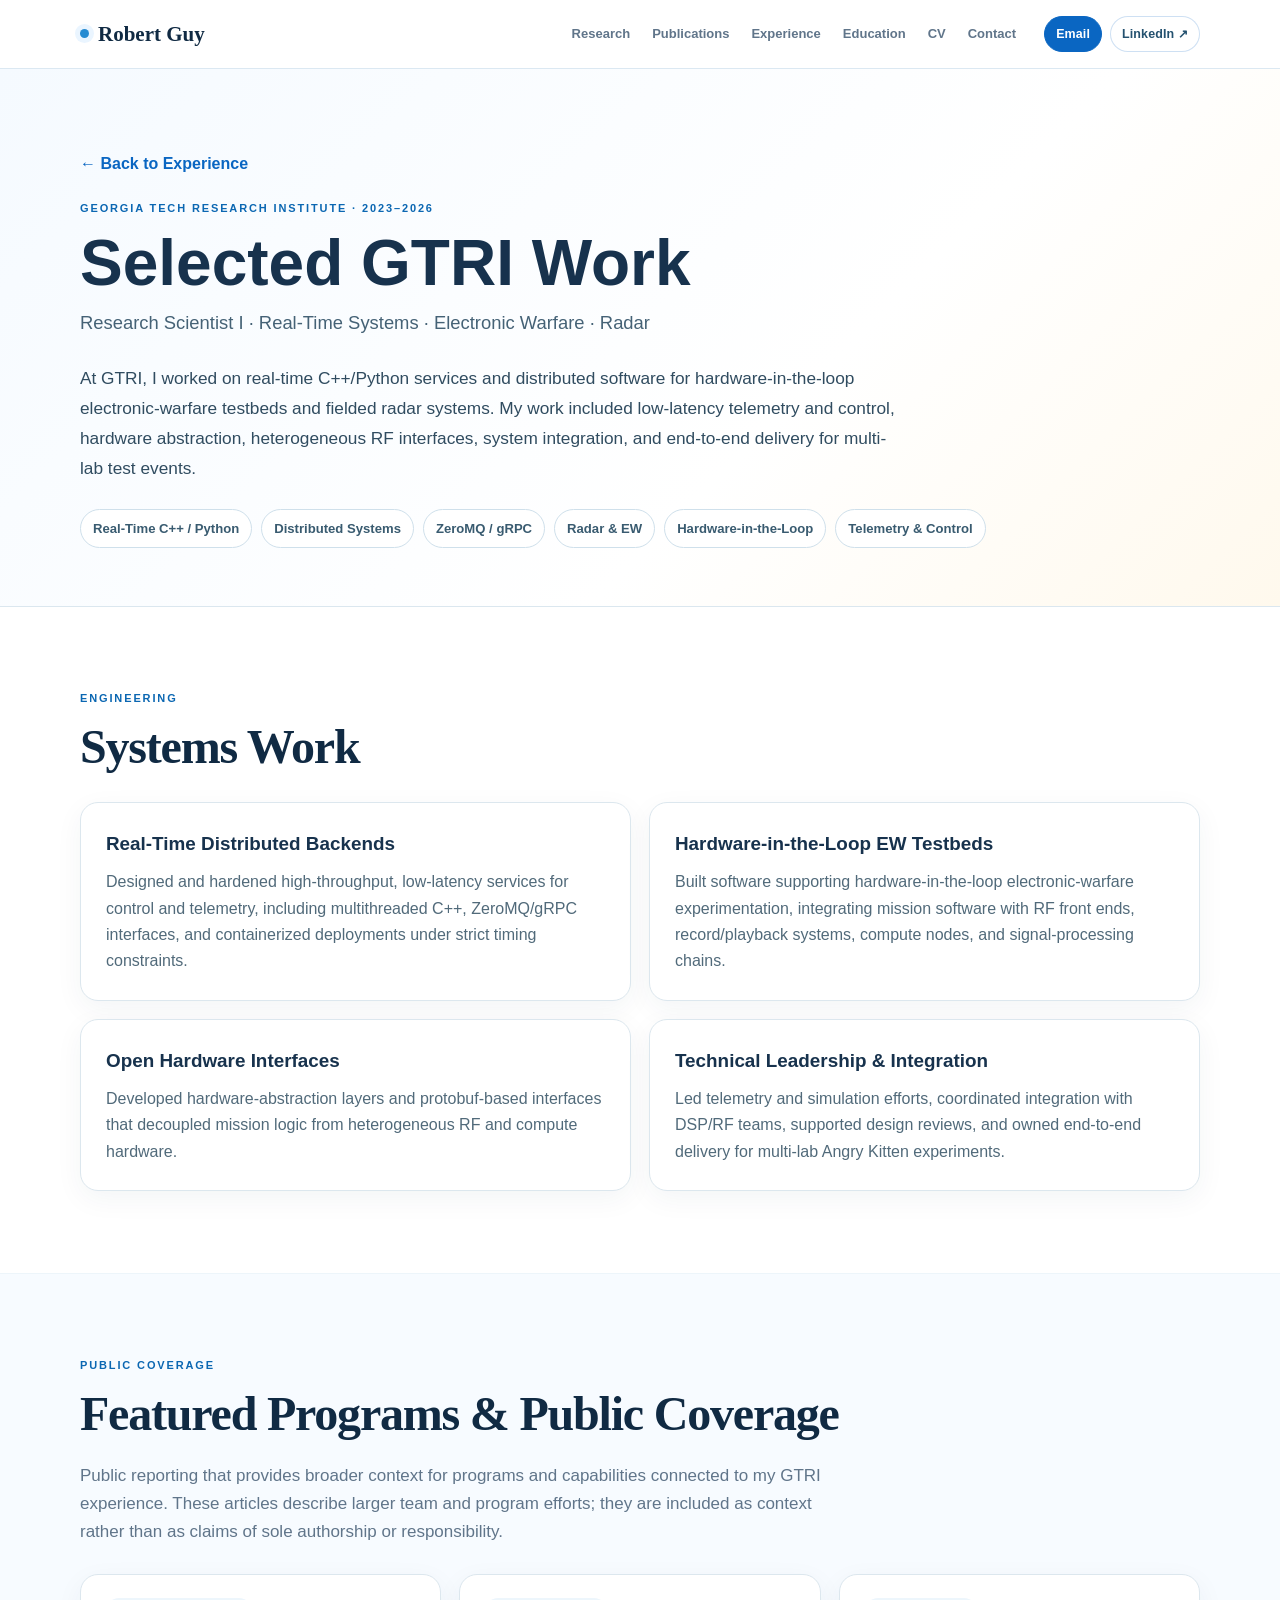
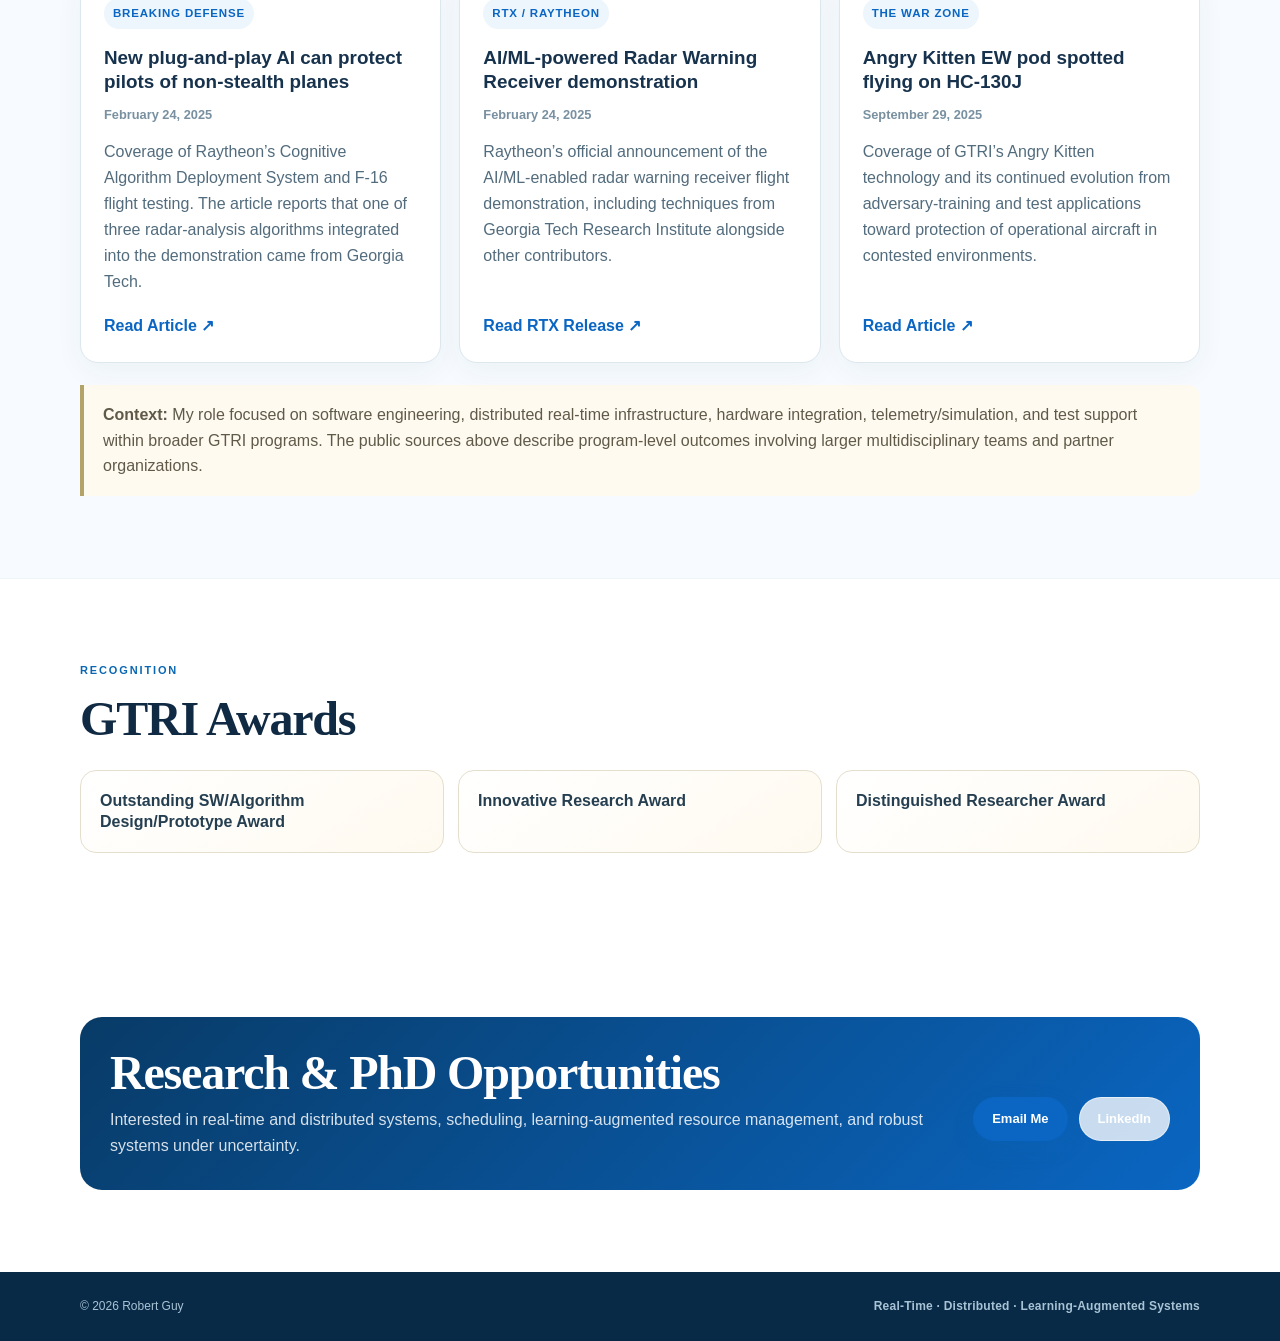
==== gtri.html @ 00ba5a2a "Include detailed GTRI page." ====
<!DOCTYPE html>
<html lang="en">
<head>
<meta charset="utf-8"/>
<meta name="viewport" content="width=device-width, initial-scale=1"/>
<meta name="description" content="Selected systems and electronic-warfare work from Robert Guy's time at Georgia Tech Research Institute."/>
<meta name="theme-color" content="#0b4f8a"/>
<title>Selected GTRI Work | Robert Guy</title>
<link href="styles.css?v=10" rel="stylesheet"/>
</head>
<body>
<header class="site-header">
<div class="wrap nav">
<a class="brand" href="index.html#top"><span class="brand-dot"></span>Robert Guy</a>
<nav aria-label="Primary navigation"><a href="index.html#research">Research</a><a href="index.html#publications">Publications</a><a href="index.html#experience">Experience</a><a href="index.html#education">Education</a><a href="Robert_Guy_CV.pdf">CV</a><a href="index.html#contact">Contact</a></nav>
<div class="quick-contact" aria-label="Quick contact"><a class="quick-email" href="mailto:rob.guy96@gmail.com">Email</a><a href="https://www.linkedin.com/in/guyr18" target="_blank" rel="noopener noreferrer">LinkedIn ↗</a></div>
</div>
</header>
<main>
<section class="detail-hero"><div class="wrap">
<a class="back-link" href="index.html#experience">← Back to Experience</a>
<p class="eyebrow">GEORGIA TECH RESEARCH INSTITUTE · 2023–2026</p>
<h1>Selected GTRI Work</h1>
<p class="detail-subtitle">Research Scientist I · Real-Time Systems · Electronic Warfare · Radar</p>
<p class="detail-lede">At GTRI, I worked on real-time C++/Python services and distributed software for hardware-in-the-loop electronic-warfare testbeds and fielded radar systems. My work included low-latency telemetry and control, hardware abstraction, heterogeneous RF interfaces, system integration, and end-to-end delivery for multi-lab test events.</p>
<div class="detail-tags"><span>Real-Time C++ / Python</span><span>Distributed Systems</span><span>ZeroMQ / gRPC</span><span>Radar &amp; EW</span><span>Hardware-in-the-Loop</span><span>Telemetry &amp; Control</span></div>
</div></section>

<section class="section"><div class="wrap">
<p class="eyebrow">ENGINEERING</p><h2>Systems Work</h2>
<div class="detail-grid">
<article class="detail-card"><h3>Real-Time Distributed Backends</h3><p>Designed and hardened high-throughput, low-latency services for control and telemetry, including multithreaded C++, ZeroMQ/gRPC interfaces, and containerized deployments under strict timing constraints.</p></article>
<article class="detail-card"><h3>Hardware-in-the-Loop EW Testbeds</h3><p>Built software supporting hardware-in-the-loop electronic-warfare experimentation, integrating mission software with RF front ends, record/playback systems, compute nodes, and signal-processing chains.</p></article>
<article class="detail-card"><h3>Open Hardware Interfaces</h3><p>Developed hardware-abstraction layers and protobuf-based interfaces that decoupled mission logic from heterogeneous RF and compute hardware.</p></article>
<article class="detail-card"><h3>Technical Leadership &amp; Integration</h3><p>Led telemetry and simulation efforts, coordinated integration with DSP/RF teams, supported design reviews, and owned end-to-end delivery for multi-lab Angry Kitten experiments.</p></article>
</div>
</div></section>

<section class="section publications-section"><div class="wrap">
<p class="eyebrow">PUBLIC COVERAGE</p><h2>Featured Programs &amp; Public Coverage</h2>
<p class="section-intro">Public reporting that provides broader context for programs and capabilities connected to my GTRI experience. These articles describe larger team and program efforts; they are included as context rather than as claims of sole authorship or responsibility.</p>
<div class="coverage-grid">
<article class="coverage-card"><span class="source">Breaking Defense</span><h3>New plug-and-play AI can protect pilots of non-stealth planes</h3><p class="date">February 24, 2025</p><p>Coverage of Raytheon’s Cognitive Algorithm Deployment System and F-16 flight testing. The article reports that one of three radar-analysis algorithms integrated into the demonstration came from Georgia Tech.</p><a href="https://breakingdefense.com/2025/02/new-plug-and-play-ai-can-protect-pilots-of-non-stealth-planes-raytheon/" target="_blank" rel="noopener noreferrer">Read Article ↗</a></article>
<article class="coverage-card"><span class="source">RTX / Raytheon</span><h3>AI/ML-powered Radar Warning Receiver demonstration</h3><p class="date">February 24, 2025</p><p>Raytheon’s official announcement of the AI/ML-enabled radar warning receiver flight demonstration, including techniques from Georgia Tech Research Institute alongside other contributors.</p><a href="https://www.rtx.com/news/news-center/2025/02/24/rtxs-raytheon-demonstrates-first-ever-ai-ml-powered-radar-warning-receiver-for-4" target="_blank" rel="noopener noreferrer">Read RTX Release ↗</a></article>
<article class="coverage-card"><span class="source">The War Zone</span><h3>Angry Kitten EW pod spotted flying on HC-130J</h3><p class="date">September 29, 2025</p><p>Coverage of GTRI’s Angry Kitten technology and its continued evolution from adversary-training and test applications toward protection of operational aircraft in contested environments.</p><a href="https://www.twz.com/air/angry-kitten-electronic-warfere-pod-spotted-flying-on-hc-130j-combat-rescue-plane" target="_blank" rel="noopener noreferrer">Read Article ↗</a></article>
</div>
<div class="context-note"><strong>Context:</strong> My role focused on software engineering, distributed real-time infrastructure, hardware integration, telemetry/simulation, and test support within broader GTRI programs. The public sources above describe program-level outcomes involving larger multidisciplinary teams and partner organizations.</div>
</div></section>

<section class="section"><div class="wrap">
<p class="eyebrow">RECOGNITION</p><h2>GTRI Awards</h2>
<div class="award-grid"><div class="award-card"><strong>Outstanding SW/Algorithm Design/Prototype Award</strong></div><div class="award-card"><strong>Innovative Research Award</strong></div><div class="award-card"><strong>Distinguished Researcher Award</strong></div></div>
</div></section>

<section class="section"><div class="wrap"><div class="gtri-cta"><div><h2>Research &amp; PhD Opportunities</h2><p>Interested in real-time and distributed systems, scheduling, learning-augmented resource management, and robust systems under uncertainty.</p></div><div class="actions"><a class="button primary" href="mailto:rob.guy96@gmail.com">Email Me</a><a class="button ghost" href="https://www.linkedin.com/in/guyr18" target="_blank" rel="noopener noreferrer">LinkedIn</a></div></div></div></section>
</main>
<footer><div class="wrap footer-inner"><span>© 2026 Robert Guy</span><span>Real-Time · Distributed · Learning-Augmented Systems</span></div></footer>
</body></html>
---- styles.css ----
:root{
  --navy:#102a43;--blue:#0b67b2;--blue2:#268bd2;--sky:#eaf5ff;--sky2:#f5faff;--ink:#17324d;--muted:#60758a;--line:#d8e6f1;--paper:#fff;--wash:#f7fbff;--gt:#b3a369;--gt-navy:#003057;--ecu:#592a8a;--ecu-gold:#f5b335;--max:1120px;
}
*{box-sizing:border-box}html{scroll-behavior:smooth}body{margin:0;font-family:Inter,ui-sans-serif,-apple-system,BlinkMacSystemFont,"Segoe UI",sans-serif;color:var(--ink);background:var(--paper);line-height:1.65}.wrap{width:min(calc(100% - 42px),var(--max));margin:auto}a{transition:.18s ease}.site-header{position:sticky;top:0;z-index:20;background:rgba(255,255,255,.9);border-bottom:1px solid rgba(216,230,241,.9);backdrop-filter:blur(14px)}.nav{min-height:68px;display:flex;align-items:center;justify-content:space-between;gap:24px}.brand{display:flex;align-items:center;gap:9px;font-family:Georgia,serif;font-size:21px;font-weight:700;color:var(--navy);text-decoration:none}.brand-dot{width:9px;height:9px;border-radius:50%;background:var(--blue2);box-shadow:0 0 0 5px var(--sky)}.nav nav{display:flex;gap:22px;align-items:center}.nav nav a{font-size:13px;font-weight:650;color:var(--muted);text-decoration:none}.nav nav a:hover{color:var(--blue)}
.hero-shell{position:relative;overflow:hidden;background:linear-gradient(135deg,#fff 0%,#f6fbff 54%,#eaf5ff 100%);border-bottom:1px solid var(--line)}.hero-pattern{position:absolute;inset:0;pointer-events:none;opacity:.62}.hero-pattern svg{width:100%;height:100%}.net-lines path{fill:none;stroke:#86bee8;stroke-width:1.2;stroke-dasharray:4 8}.net-nodes circle{fill:#fff;stroke:#70b0df;stroke-width:2}.hero{position:relative;display:grid;grid-template-columns:minmax(0,1fr) 285px;gap:62px;padding:105px 0 58px}.hero-copy{position:relative;z-index:2}.eyebrow,.mini-label{font-size:11px;letter-spacing:.17em;font-weight:850;color:var(--blue);margin:0 0 14px}.hero h1{font-family:Georgia,serif;font-size:clamp(58px,8vw,90px);line-height:.98;margin:0 0 19px;letter-spacing:-.04em;color:var(--navy)}.subtitle{font-size:19px;color:#46657f;margin:0 0 26px;font-weight:520}.subtitle i{font-style:normal;color:var(--blue2);padding:0 4px}.lede{font-family:Georgia,serif;font-size:21px;line-height:1.58;max-width:790px;margin:0;color:#284862}.actions{display:flex;gap:11px;flex-wrap:wrap;margin-top:31px}.button{display:inline-flex;align-items:center;justify-content:center;border:1px solid #9cb9d0;padding:10px 18px;border-radius:999px;text-decoration:none;color:var(--navy);font-weight:750;font-size:13px;background:rgba(255,255,255,.78)}.button:hover{transform:translateY(-1px);border-color:var(--blue);color:var(--blue)}.button.primary{background:var(--blue);border-color:var(--blue);color:#fff;box-shadow:0 8px 22px rgba(11,103,178,.16)}.button.primary:hover{background:#095a9b;color:#fff}.button.ghost{backdrop-filter:blur(5px)}.focus-card{align-self:center;background:rgba(255,255,255,.82);border:1px solid #cfe2f1;border-radius:18px;padding:24px;box-shadow:0 18px 50px rgba(25,76,112,.09);backdrop-filter:blur(8px)}.focus-card .mini-label{margin-bottom:16px}.focus-flow{display:flex;flex-direction:column;align-items:flex-start}.focus-flow span{font-size:13px;font-weight:760;color:var(--navy);background:var(--sky2);border:1px solid var(--line);border-radius:999px;padding:6px 10px}.focus-flow b{font-weight:400;color:#6da8d4;margin:0 0 0 18px;line-height:1.3}.meta{grid-column:1/-1;border-top:1px solid rgba(156,185,208,.6);margin-top:5px;padding-top:19px;display:flex;gap:32px;flex-wrap:wrap;color:var(--muted);font-size:13px}.meta b{color:var(--blue);margin-right:5px}
.section{padding:82px 0}.research-section{background:#fff}.publications-section,.education-section{background:var(--wash);border-top:1px solid #edf5fa;border-bottom:1px solid #edf5fa}.interests{background:linear-gradient(180deg,#f8fcff,#fff)}h2{font-family:Georgia,serif;font-size:clamp(34px,5vw,48px);line-height:1.1;margin:0 0 21px;letter-spacing:-.025em;color:var(--navy)}.section-intro,.section-note{max-width:770px;color:var(--muted);font-size:17px}.trajectory{margin:35px 0 29px;display:flex;align-items:center;gap:10px;flex-wrap:wrap;font-weight:800}.trajectory span{padding:7px 13px;background:var(--sky2);border:1px solid #cfe4f3;border-radius:999px;color:#315b7a;font-size:13px}.trajectory b{color:#77abd0}.grid{display:grid;grid-template-columns:repeat(2,1fr);gap:17px}.card{position:relative;overflow:hidden;background:#fff;border:1px solid var(--line);padding:27px;border-radius:16px;box-shadow:0 7px 25px rgba(25,76,112,.045)}.card:before{content:"";position:absolute;left:0;top:0;bottom:0;width:3px;background:linear-gradient(var(--blue2),#89c5ef)}.card:hover{border-color:#b7d5ea;box-shadow:0 12px 30px rgba(25,76,112,.08);transform:translateY(-2px)}.research-icon{width:74px;height:56px;margin-bottom:10px}.research-icon svg{width:100%;height:100%;fill:none;stroke:#4e9bd2;stroke-width:2.2;stroke-linecap:round;stroke-linejoin:round}.research-icon svg circle,.research-icon svg rect{fill:#f4faff}.num{font-size:10px;letter-spacing:.1em;font-weight:850;color:var(--blue)}.card h3{font-family:Georgia,serif;font-size:23px;color:var(--navy);margin:7px 0 9px}.card p{color:var(--muted);margin-bottom:18px}.card a,.pub a{color:var(--blue);font-weight:800;text-decoration:none;font-size:13px}.card a:hover,.pub a:hover{text-decoration:underline}.split{display:grid;grid-template-columns:1fr 2fr;gap:62px}.chips{display:flex;flex-wrap:wrap;gap:9px;align-content:start}.chips span{background:#fff;border:1px solid #cfe1ee;border-radius:999px;padding:8px 13px;font-size:13px;color:#355a75;box-shadow:0 2px 8px rgba(25,76,112,.03)}
.pubs{border-top:1px solid var(--line);margin-top:28px}.pub{display:grid;grid-template-columns:65px 1fr auto;gap:23px;padding:23px 4px;border-bottom:1px solid var(--line);align-items:start}.pub:hover{background:rgba(234,245,255,.55)}.pub>span,.pub p{color:var(--muted);font-size:13px}.pub strong{color:var(--navy)}.pub p{margin:4px 0 0}.timeline{margin-top:26px}.timeline article{position:relative;display:grid;grid-template-columns:170px 1fr;gap:31px;padding:27px 0 27px 18px;border-top:1px solid var(--line)}.timeline article:before{content:"";position:absolute;left:0;top:30px;width:4px;height:44px;border-radius:4px;background:var(--blue2)}.timeline article.gt-line:before{background:var(--gt)}.when{color:var(--muted);font-size:13px}.timeline h3{margin:0;color:var(--navy);font-size:20px}.timeline small{display:block;color:var(--muted);font-weight:500;margin-top:3px}.timeline p{color:var(--muted);max-width:770px}.awards{font-size:13px}
.education-cards{display:grid;grid-template-columns:1fr 1fr;gap:18px;margin-top:30px}.school-card{position:relative;display:flex;align-items:center;gap:22px;padding:27px;background:#fff;border:1px solid var(--line);border-radius:16px;overflow:hidden}.school-card:after{content:"";position:absolute;right:-35px;bottom:-55px;width:150px;height:150px;border-radius:50%;opacity:.08}.school-card.gt:after{background:var(--gt)}.school-card.ecu:after{background:var(--ecu)}.school-mark{position:relative;z-index:1;display:grid;place-items:center;flex:0 0 70px;height:70px;border-radius:18px;font-weight:900;letter-spacing:-.04em;font-size:23px}.gt .school-mark{background:var(--gt-navy);color:var(--gt);box-shadow:inset 0 0 0 3px var(--gt)}.ecu .school-mark{background:var(--ecu);color:var(--ecu-gold);box-shadow:inset 0 0 0 3px var(--ecu-gold)}.school-kicker{font-size:10px;letter-spacing:.12em;font-weight:850;margin:0 0 6px}.gt .school-kicker{color:#806f31}.ecu .school-kicker{color:var(--ecu)}.school-card h3{font-family:Georgia,serif;color:var(--navy);font-size:20px;line-height:1.25;margin:0 0 4px}.school-card span{color:var(--muted);font-size:13px}.school-note{color:#8293a2;font-size:12px;margin:15px 0 0}.contact{background:linear-gradient(125deg,#0d3556,#0b5f9e);color:#fff}.contact-inner{display:grid;grid-template-columns:1fr auto;align-items:end;gap:50px}.contact .eyebrow{color:#8fd0ff}.contact h2{color:#fff}.contact p:not(.eyebrow){font-size:17px;color:#d4e7f5;max-width:720px}.contact .actions{margin:0}.contact .button.ghost{color:#fff;border-color:rgba(255,255,255,.45);background:rgba(255,255,255,.07)}.contact .button.primary{background:#fff;color:#0b5f9e;border-color:#fff;box-shadow:none}.contact .button:hover{transform:translateY(-1px)}footer{background:#082a46;color:#a9c3d6;padding:25px 0;font-size:12px}.footer-inner{display:flex;justify-content:space-between;gap:20px;flex-wrap:wrap}
@media(max-width:900px){.hero{grid-template-columns:1fr}.focus-card{display:none}.education-cards{grid-template-columns:1fr}.contact-inner{grid-template-columns:1fr}.contact .actions{margin-top:4px}}
@media(max-width:760px){.wrap{width:min(calc(100% - 30px),var(--max))}.nav nav a:nth-child(2),.nav nav a:nth-child(3),.nav nav a:nth-child(4){display:none}.nav nav{gap:13px}.hero{padding:76px 0 42px;gap:30px}.hero h1{font-size:55px}.subtitle{font-size:16px}.lede{font-size:18px}.section{padding:62px 0}.grid,.split{grid-template-columns:1fr}.split{gap:24px}.pub{grid-template-columns:1fr;gap:7px}.pub>span{margin-bottom:0}.timeline article{grid-template-columns:1fr;gap:7px;padding-left:15px}.school-card{padding:21px;gap:16px}.school-mark{flex-basis:58px;height:58px;border-radius:14px;font-size:18px}.school-card h3{font-size:18px}.footer-inner{display:block}.footer-inner span{display:block;margin:3px 0}}
@media(prefers-reduced-motion:reduce){html{scroll-behavior:auto}*{transition:none!important}}

/* v3 interaction + readability refinements */
:root{--linkedin:#0a66c2;--linkedin-dark:#004182}
.hero-copy{max-width:820px}.hero-text-panel{position:relative;max-width:820px;padding:20px 23px;border:1px solid rgba(160,199,227,.7);border-radius:16px;background:rgba(255,255,255,.82);box-shadow:0 12px 35px rgba(23,50,77,.07);backdrop-filter:blur(8px)}.hero-text-panel .lede{font-size:20px}.hero-text-panel strong{color:var(--navy);font-weight:800}.hero-pattern{opacity:.42}.hero-pattern:after{content:"";position:absolute;inset:0;background:linear-gradient(90deg,rgba(255,255,255,.22),rgba(255,255,255,.05) 65%,transparent)}
.meta{gap:14px}.meta-item{display:flex;align-items:center;gap:10px;padding:9px 13px;border-left:2px solid #b9d8ee;background:rgba(255,255,255,.42);border-radius:0 10px 10px 0}.meta-item b{display:block;font-size:10px;letter-spacing:.1em;text-transform:uppercase}.meta-icon{display:grid;place-items:center;width:28px;height:28px;border-radius:50%;background:#e7f3fc;color:var(--linkedin);font-size:10px;font-weight:900}.meta-item:hover{background:rgba(255,255,255,.68)}
.trajectory span,.chips span{position:relative;cursor:help;transition:transform .18s ease,background .18s ease,color .18s ease,border-color .18s ease,box-shadow .18s ease}.trajectory span:hover,.trajectory span:focus-visible{background:var(--linkedin);color:#fff;border-color:var(--linkedin);transform:translateY(-2px);box-shadow:0 7px 18px rgba(10,102,194,.2);outline:none}.chips span:hover,.chips span:focus-visible{background:#e9f4ff;border-color:#8ec0e9;color:var(--linkedin-dark);transform:translateY(-2px);box-shadow:0 7px 18px rgba(10,102,194,.09);outline:none}.trajectory span:after,.chips span:after{content:attr(data-tip);position:absolute;left:50%;bottom:calc(100% + 10px);z-index:30;width:max-content;max-width:280px;transform:translate(-50%,6px);padding:8px 10px;border-radius:8px;background:#0d3556;color:#fff;font-size:11px;font-weight:600;line-height:1.35;letter-spacing:0;opacity:0;pointer-events:none;box-shadow:0 8px 24px rgba(8,42,70,.2);transition:.16s ease}.trajectory span:hover:after,.trajectory span:focus-visible:after,.chips span:hover:after,.chips span:focus-visible:after{opacity:1;transform:translate(-50%,0)}
.card,.school-card,.pub,.org-mark,.button{transition:transform .18s ease,box-shadow .18s ease,border-color .18s ease,background .18s ease,color .18s ease}.card:hover{border-color:#8fc2e8;box-shadow:0 15px 34px rgba(10,102,194,.11);transform:translateY(-4px)}.card:hover .research-icon svg{stroke:var(--linkedin)}.card a:hover,.pub a:hover{color:var(--linkedin-dark);text-decoration:none}.card a:hover span{display:inline-block;transform:translateX(3px)}
.org-mark{width:max-content;display:flex;align-items:center;gap:10px;margin-top:15px;padding:9px 12px;border:1px solid var(--line);border-radius:10px;text-decoration:none;background:#fff}.org-mark strong{font-size:18px;letter-spacing:-.04em}.org-mark span{font-size:10px;line-height:1.15;font-weight:700;color:var(--muted)}.org-mark:hover{transform:translateY(-2px);box-shadow:0 8px 20px rgba(23,50,77,.08)}.str-mark strong{color:#1c78b5}.str-mark:hover{border-color:#8ec0e9}.gtri-mark strong{display:grid;place-items:center;width:34px;height:34px;background:#003057;color:#b3a369;border-radius:6px}.gtri-mark span b{color:#003057}.gtri-mark:hover{border-color:#b3a369}
.school-card:hover{transform:translateY(-3px);box-shadow:0 12px 28px rgba(23,50,77,.08)}.school-card.gt:hover{border-color:#c8b86e}.school-card.ecu:hover{border-color:#a987c8}.school-card span strong{color:var(--navy)}
.contact .button{position:relative;overflow:hidden}.contact .button:hover{transform:translateY(-3px);box-shadow:0 9px 22px rgba(0,0,0,.18)}.contact .button.primary:hover{background:#e9f4ff;color:var(--linkedin-dark);border-color:#e9f4ff}.contact .button.ghost:hover{background:#fff;color:var(--linkedin-dark);border-color:#fff}.nav nav a:hover{color:var(--linkedin)}
.button.primary{background:var(--linkedin);border-color:var(--linkedin)}.button.primary:hover{background:var(--linkedin-dark);border-color:var(--linkedin-dark)}
@media(max-width:760px){.hero-text-panel{padding:17px}.hero-text-panel .lede{font-size:17px}.trajectory span:after,.chips span:after{display:none}.meta-item{width:100%}.org-mark{max-width:100%}}

/* v4 polish: title case, clearer affordances, local paper PDFs, static organization marks */
.meta-item{padding:10px 15px}.meta-icon{display:none}.meta-item b{text-transform:none;font-size:12px;letter-spacing:.02em;color:var(--linkedin);margin-right:7px}.meta-item span{display:flex;align-items:baseline;gap:4px;flex-wrap:wrap}
.trajectory span,.chips span{cursor:default}.trajectory span:hover,.trajectory span:focus-visible{cursor:help}.chips span:hover,.chips span:focus-visible{cursor:help}
/* Native browser title tooltips are used in v4 for consistent Chrome/Firefox behavior. */
.trajectory span:after,.chips span:after{display:none!important}
.company-logo{display:flex;align-items:center;gap:12px;width:max-content;max-width:100%;margin-top:18px;padding:2px 0;user-select:none}.logo-caption{font-size:11px;font-weight:750;letter-spacing:.02em;color:#566d81}.str-symbol{font-size:28px;font-weight:950;letter-spacing:-.08em;color:#1177bb;line-height:1}.str-logo .logo-caption{padding-left:11px;border-left:1px solid #cbd9e4}.gt-symbol{display:grid;place-items:center;width:45px;height:45px;border-radius:7px;background:#003057;color:#b3a369;font-family:Georgia,serif;font-weight:900;font-size:20px;box-shadow:inset 0 0 0 2px #b3a369}.gtri-words{display:flex;flex-direction:column;line-height:1.05;color:#003057}.gtri-words b{font-family:Georgia,serif;font-size:15px}.gtri-words span{font-size:12px;font-weight:700;margin-top:4px}.paper-links,.pub-links{display:flex;gap:10px;align-items:center;flex-wrap:wrap}.paper-links a,.pub-links a{display:inline-flex;align-items:center;padding:6px 10px;border:1px solid #b9d7ed;border-radius:8px;background:#fff;text-decoration:none!important}.paper-links a:hover,.pub-links a:hover{background:#e9f4ff;border-color:var(--linkedin);color:var(--linkedin-dark);transform:translateY(-1px)}.paper-links .paper-local,.pub-links .paper-local{background:#edf6ff;color:var(--linkedin-dark);border-color:#9fc8e8}.pub{grid-template-columns:65px 1fr auto}.pub-links{justify-content:flex-end}.contact h2{text-transform:none}.footer-inner span:last-child{font-weight:650;letter-spacing:.02em}
@media(max-width:760px){.pub{grid-template-columns:1fr}.pub-links{justify-content:flex-start}.company-logo{margin-top:14px}}

/* v5 cross-browser consistency */
.hero-text-panel{
  background:#ffffff;
  border:1px solid #a9cde8;
  box-shadow:0 12px 35px rgba(23,50,77,.09);
  -webkit-backdrop-filter:none;
  backdrop-filter:none;
}
.paper-links a,.pub-links a{
  -webkit-appearance:none;
  appearance:none;
  box-sizing:border-box;
  min-height:34px;
  padding:6px 11px !important;
  border:1px solid #9fc8e8 !important;
  border-radius:8px !important;
  background:#fff !important;
  color:#0a66c2 !important;
  text-decoration:none !important;
  font:700 13px/1.2 Inter,ui-sans-serif,-apple-system,BlinkMacSystemFont,"Segoe UI",sans-serif !important;
  white-space:nowrap;
}
.paper-links a.paper-local,.pub-links a.paper-local{background:#edf6ff !important;color:#004182 !important}
.paper-links a:hover,.pub-links a:hover{background:#dceeff !important;border-color:#0a66c2 !important;transform:translateY(-1px)}
.company-logo{height:54px;margin-top:18px;display:flex;align-items:center}
.company-logo img{display:block;width:auto;height:48px;max-width:360px;object-fit:contain;object-position:left center}
.school-meta{display:flex;gap:0;align-items:center;flex-wrap:wrap;color:var(--muted);font-size:13px}
.school-meta span{display:inline-flex;align-items:center;white-space:nowrap}
.school-meta span+span:before{content:"·";padding:0 7px;color:#9aaab8;font-weight:700}
.school-meta strong{color:var(--navy)}
@media(max-width:760px){.company-logo img{max-width:280px;height:44px}.school-meta{row-gap:2px}}

/* v6: deterministic card layout, education metadata spacing, project color identities */
.grid > .card{
  display:flex;
  flex-direction:column;
  min-height:300px;
}
.grid > .card > p{margin-bottom:18px}
.grid > .card > .paper-links{margin-top:auto}
.paper-links{
  display:flex !important;
  align-items:center !important;
  gap:10px !important;
  min-height:34px;
}
.paper-links a{
  display:inline-flex !important;
  align-items:center !important;
  justify-content:center !important;
  margin:0 !important;
}
.school-meta{
  display:flex;
  align-items:baseline;
  column-gap:9px;
  row-gap:4px;
  line-height:1.45;
}
.school-meta span{display:inline-flex;align-items:baseline;white-space:nowrap}
.school-meta span+span:before{content:"·";padding-right:9px;color:#9aaab8;font-weight:700}
.school-meta strong{margin-left:4px}
.school-meta span > strong:only-child{margin-left:0}

/* Each project gets a restrained accent while preserving the site's blue identity. */
.project-state{--project:#268bd2;--project-soft:#eef8ff}
.project-adaptation{--project:#0a66c2;--project-soft:#eef5ff}
.project-prediction{--project:#5b6fc8;--project-soft:#f3f3ff}
.project-protection{--project:#6b5aa6;--project-soft:#f6f2ff}
.grid > .card:before{background:var(--project,#268bd2)}
.grid > .card .num{color:var(--project,#0a66c2)}
.grid > .card .research-icon svg{stroke:var(--project,#4e9bd2)}
.grid > .card .research-icon svg circle,
.grid > .card .research-icon svg rect{fill:var(--project-soft,#f4faff)}
.grid > .card:hover{border-color:color-mix(in srgb,var(--project,#268bd2) 38%,#d8e6f1);box-shadow:0 12px 30px rgba(25,76,112,.09)}
@supports not (color:color-mix(in srgb, red, blue)){
  .grid > .card:hover{border-color:#b7d5ea}
}

/* v7: explicit publication colors, readable education metadata, complete local PDF actions */
.school-meta{
  display:flex !important;
  align-items:baseline !important;
  flex-wrap:wrap !important;
  gap:5px 8px !important;
  line-height:1.5 !important;
  color:var(--muted);
  font-size:13px;
}
.school-meta span,.school-meta strong{
  display:inline-block !important;
  margin:0 !important;
  padding:0 !important;
  white-space:nowrap;
}
.school-meta span+span:before,.school-meta strong:before{content:none !important}
.school-meta .meta-sep{color:#9aaab8;font-weight:700;margin:0 1px !important}
.school-meta > strong{color:var(--navy);font-weight:800}

/* Distinct but professional paper identities. */
.pub{position:relative;padding-left:14px;transition:background .18s ease,transform .18s ease}
.pub:before{content:"";position:absolute;left:0;top:18px;bottom:18px;width:4px;border-radius:999px;background:var(--pub-color,#0a66c2)}
.pub-state{--pub-color:#e67e22;--pub-soft:#fff5e9;--pub-border:#efb574;--pub-dark:#a94f05}
.pub-adaptation{--pub-color:#168a52;--pub-soft:#edf9f2;--pub-border:#8dceaa;--pub-dark:#0b6439}
.pub-prediction{--pub-color:#6f42c1;--pub-soft:#f5f0ff;--pub-border:#b9a0e5;--pub-dark:#4d288f}
.pub-protection{--pub-color:#0a66c2;--pub-soft:#edf6ff;--pub-border:#91bee7;--pub-dark:#004182}
.pub:hover{background:var(--pub-soft)}
.pub .pub-links a{
  border-color:var(--pub-border) !important;
  color:var(--pub-dark) !important;
  background:#fff !important;
}
.pub .pub-links a.paper-local{
  background:var(--pub-color) !important;
  border-color:var(--pub-color) !important;
  color:#fff !important;
}
.pub .pub-links a:hover{
  background:var(--pub-soft) !important;
  border-color:var(--pub-color) !important;
  color:var(--pub-dark) !important;
  box-shadow:0 4px 12px color-mix(in srgb,var(--pub-color) 18%,transparent);
}
.pub .pub-links a.paper-local:hover{filter:brightness(.92);color:#fff !important;background:var(--pub-color) !important}
@supports not (color:color-mix(in srgb, red, blue)){
  .pub .pub-links a:hover{box-shadow:0 4px 12px rgba(23,50,77,.12)}
}

/* v8: unified project identities, cleaner GTRI treatment, focused contact links */
.project-state{--project:#e67e22;--project-soft:#fff5e9;--project-border:#efb574;--project-dark:#a94f05}
.project-adaptation{--project:#168a52;--project-soft:#edf9f2;--project-border:#8dceaa;--project-dark:#0b6439}
.project-prediction{--project:#6f42c1;--project-soft:#f5f0ff;--project-border:#b9a0e5;--project-dark:#4d288f}
.project-protection{--project:#0a66c2;--project-soft:#edf6ff;--project-border:#91bee7;--project-dark:#004182}
.grid > .card:before{background:var(--project)}
.grid > .card .num{color:var(--project-dark)}
.grid > .card .research-icon svg{stroke:var(--project)}
.grid > .card .research-icon svg circle,.grid > .card .research-icon svg rect{fill:var(--project-soft)}
.grid > .card:hover{border-color:var(--project-border);box-shadow:0 14px 32px color-mix(in srgb,var(--project) 13%,transparent)}
.grid > .card .paper-links a{border-color:var(--project-border)!important;color:var(--project-dark)!important;background:#fff!important}
.grid > .card .paper-links a.paper-local{background:var(--project)!important;border-color:var(--project)!important;color:#fff!important}
.grid > .card .paper-links a:hover{background:var(--project-soft)!important;border-color:var(--project)!important;color:var(--project-dark)!important}
.grid > .card .paper-links a.paper-local:hover{background:var(--project)!important;color:#fff!important;filter:brightness(.92)}
.trajectory .traj-state{--traj:#e67e22;--traj-soft:#fff5e9}.trajectory .traj-adaptation{--traj:#168a52;--traj-soft:#edf9f2}.trajectory .traj-prediction{--traj:#6f42c1;--traj-soft:#f5f0ff}.trajectory .traj-protection{--traj:#0a66c2;--traj-soft:#edf6ff}
.trajectory span{border-color:color-mix(in srgb,var(--traj,#0a66c2) 42%,#d7e4ee);color:var(--traj,#0a66c2);background:var(--traj-soft,#edf6ff)}
.trajectory span:hover,.trajectory span:focus-visible{background:var(--traj,#0a66c2);border-color:var(--traj,#0a66c2);color:#fff;box-shadow:0 7px 18px color-mix(in srgb,var(--traj,#0a66c2) 22%,transparent)}
.gtri-lockup{display:flex;align-items:stretch;gap:13px;width:max-content;max-width:100%;margin-top:18px;padding:7px 0;color:#003057;user-select:none}.gtri-rule{display:block;width:5px;min-height:48px;border-radius:999px;background:#b3a369}.gtri-lockup>div{display:flex;flex-direction:column;justify-content:center;line-height:1.04}.gtri-lockup strong{font-family:Georgia,"Times New Roman",serif;font-size:21px;letter-spacing:-.025em}.gtri-lockup div span{margin-top:5px;font-size:13px;font-weight:800;letter-spacing:.055em;text-transform:uppercase;color:#54697b}
@supports not (color:color-mix(in srgb, red, blue)){.grid > .card:hover{box-shadow:0 14px 32px rgba(23,50,77,.1)}.trajectory span{border-color:#c6d9e8}.trajectory span:hover{box-shadow:0 7px 18px rgba(23,50,77,.13)}}

/* v9: personal hero portrait + explicit organization navigation */
.hero{grid-template-columns:minmax(0,1fr) 205px 255px;gap:34px;align-items:center}
.hero-copy{min-width:0}
.hero-portrait{position:relative;z-index:2;align-self:center}
.hero-portrait img{display:block;width:100%;aspect-ratio:4/5;object-fit:cover;object-position:50% 30%;border-radius:20px;border:1px solid #bfd8ea;box-shadow:0 18px 45px rgba(23,50,77,.14);background:#fff}
.focus-card{align-self:center}
.company-link{text-decoration:none!important;cursor:pointer}
.company-link:hover{transform:translateY(-2px)}
.str-official{gap:12px;height:auto;padding:0}
.str-logo-plate{display:flex;align-items:center;justify-content:center;background:#102f49;border-radius:9px;padding:10px 14px;min-width:112px;min-height:48px;box-shadow:0 5px 14px rgba(23,50,77,.10)}
.str-logo-plate img{width:96px!important;height:auto!important;max-width:none!important;object-fit:contain}
.company-link-label{font-size:12px;font-weight:750;color:#526c80}
.str-official:hover .company-link-label{color:var(--linkedin)}
.gtri-lockup.company-link{transition:transform .18s ease,color .18s ease}
.gtri-lockup.company-link:hover{color:#0a66c2}
.school-link{text-decoration:none!important}
.school-link:hover{transform:translateY(-2px);filter:brightness(1.05)}
.school-kicker a{color:inherit;text-decoration:none}
.school-kicker a:hover{text-decoration:underline;text-underline-offset:3px}
@media(max-width:980px){.hero{grid-template-columns:minmax(0,1fr) 190px}.focus-card{display:none}.hero-portrait{justify-self:end;width:190px}}
@media(max-width:760px){.hero{grid-template-columns:1fr}.hero-portrait{grid-row:1;justify-self:start;width:150px}.hero-copy{grid-row:2}.meta{grid-row:3}.hero-portrait img{border-radius:17px}.company-link-label{display:none}}

/* v10: quick contact + GTRI detail page */
.nav { gap: 18px; }
.nav nav { margin-left: auto; }
.quick-contact { display:flex; align-items:center; gap:8px; margin-left:10px; }
.quick-contact a { display:inline-flex; align-items:center; justify-content:center; min-height:34px; padding:7px 11px; border:1px solid rgba(10,102,194,.20); border-radius:999px; background:#fff; color:#24516f; font-size:.78rem; font-weight:800; text-decoration:none; letter-spacing:.01em; transition:transform .16s ease, border-color .16s ease, background .16s ease, color .16s ease; }
.quick-contact a:hover,.quick-contact a:focus-visible { transform:translateY(-1px); border-color:#0a66c2; background:#eef7ff; color:#0a66c2; }
.quick-contact .quick-email { background:#0a66c2; color:#fff; border-color:#0a66c2; }
.quick-contact .quick-email:hover,.quick-contact .quick-email:focus-visible { background:#004182; color:#fff; border-color:#004182; }
.gtri-more { display:inline-flex; margin-top:14px; align-items:center; gap:7px; font-weight:850; color:#0a66c2; text-decoration:none; border-bottom:1px solid rgba(10,102,194,.25); padding-bottom:2px; }
.gtri-more:hover,.gtri-more:focus-visible { color:#004182; border-color:#004182; }

.detail-hero { padding:82px 0 58px; background:linear-gradient(135deg,#f5faff 0%,#fff 62%,#fff9ed 100%); border-bottom:1px solid #dbe7ef; }
.detail-hero .back-link { display:inline-flex; margin-bottom:22px; color:#0a66c2; font-weight:800; text-decoration:none; }
.detail-hero h1 { max-width:860px; margin:0 0 14px; font-size:clamp(2.5rem,5vw,4.6rem); line-height:.98; }
.detail-hero .detail-subtitle { font-size:1.15rem; color:#456276; margin:0 0 24px; }
.detail-hero .detail-lede { max-width:820px; font-size:1.08rem; line-height:1.75; color:#304c60; }
.detail-tags { display:flex; flex-wrap:wrap; gap:9px; margin-top:25px; }
.detail-tags span { border:1px solid #cfe0eb; background:#fff; border-radius:999px; padding:8px 12px; font-size:.82rem; font-weight:750; color:#395b70; }
.detail-grid { display:grid; grid-template-columns:repeat(2,minmax(0,1fr)); gap:18px; margin-top:28px; }
.detail-card { background:#fff; border:1px solid #dce7ee; border-radius:18px; padding:25px; box-shadow:0 8px 28px rgba(25,63,86,.05); }
.detail-card h3 { margin:0 0 10px; font-size:1.18rem; }
.detail-card p { margin:0; color:#516a7a; line-height:1.65; }
.coverage-grid { display:grid; grid-template-columns:repeat(3,minmax(0,1fr)); gap:18px; margin-top:28px; }
.coverage-card { display:flex; flex-direction:column; min-height:330px; background:#fff; border:1px solid #dce7ee; border-radius:18px; padding:23px; box-shadow:0 8px 28px rgba(25,63,86,.05); }
.coverage-card .source { display:inline-flex; align-self:flex-start; border-radius:999px; padding:6px 9px; margin-bottom:17px; background:#edf6fc; color:#0a66c2; font-size:.72rem; font-weight:900; letter-spacing:.07em; text-transform:uppercase; }
.coverage-card h3 { margin:0 0 10px; font-size:1.18rem; line-height:1.28; }
.coverage-card .date { margin:0 0 14px; font-size:.8rem; font-weight:800; color:#7890a0; }
.coverage-card p { color:#526c7d; line-height:1.62; margin:0 0 18px; }
.coverage-card a { margin-top:auto; align-self:flex-start; color:#0a66c2; font-weight:850; text-decoration:none; }
.coverage-card a:hover,.coverage-card a:focus-visible { color:#004182; text-decoration:underline; }
.context-note { margin-top:22px; padding:17px 19px; border-left:4px solid #b3a369; background:#fffaf0; color:#5f5a48; border-radius:0 12px 12px 0; line-height:1.6; }
.award-grid { display:grid; grid-template-columns:repeat(3,minmax(0,1fr)); gap:14px; margin-top:24px; }
.award-card { border:1px solid #e4dfcd; border-radius:16px; padding:19px; background:linear-gradient(145deg,#fff,#fffaf0); }
.award-card strong { display:block; color:#253f51; line-height:1.35; }
.gtri-cta { display:flex; justify-content:space-between; gap:22px; align-items:center; border-radius:22px; padding:30px; background:linear-gradient(135deg,#083b67,#0a66c2); color:#fff; }
.gtri-cta h2 { margin:0 0 7px; color:#fff; }
.gtri-cta p { margin:0; color:rgba(255,255,255,.84); }
.gtri-cta .actions { flex-shrink:0; }
.gtri-cta .button.ghost { color:#fff; border-color:rgba(255,255,255,.55); }
.gtri-cta .button.ghost:hover { background:#fff; color:#0a66c2; }
@media (max-width: 1040px) { .quick-contact { display:none; } .coverage-grid { grid-template-columns:1fr; } .coverage-card { min-height:0; } }
@media (max-width: 760px) { .detail-grid,.award-grid { grid-template-columns:1fr; } .detail-hero { padding:56px 0 40px; } .gtri-cta { align-items:flex-start; flex-direction:column; } }
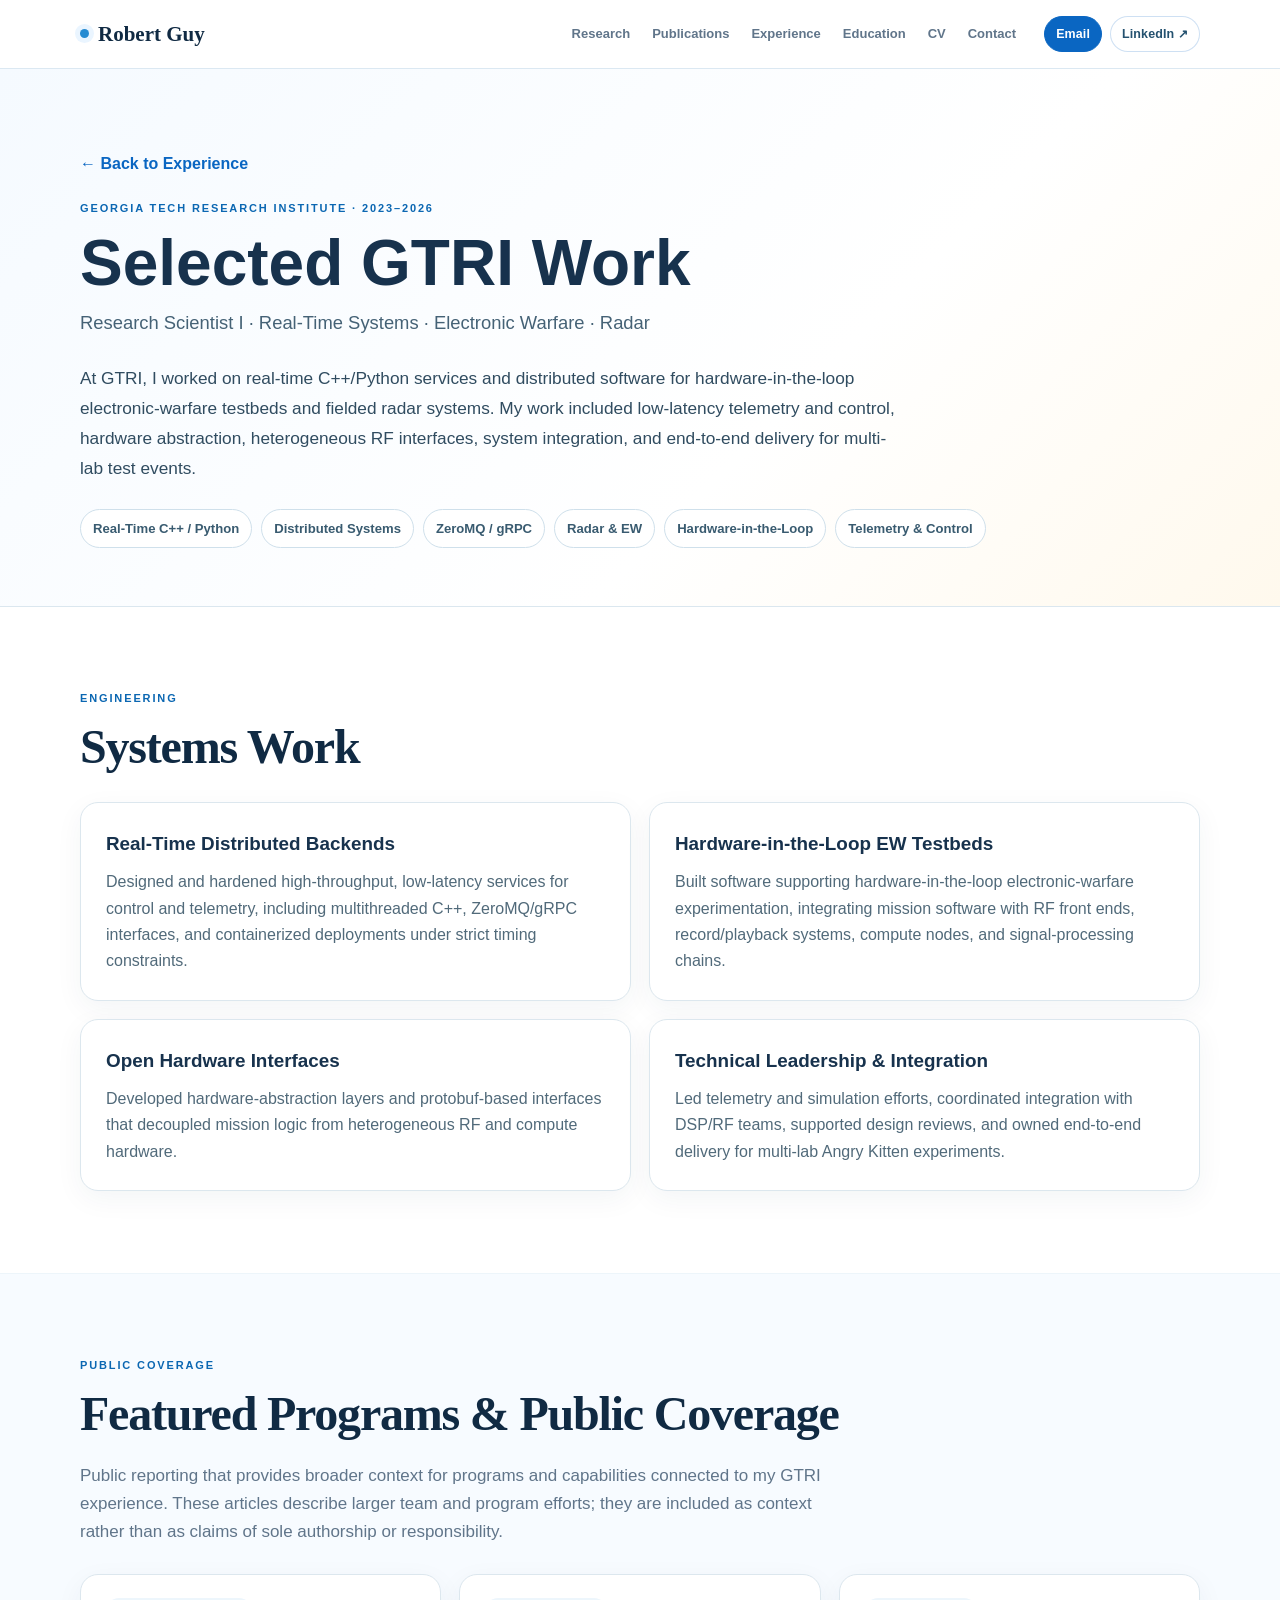
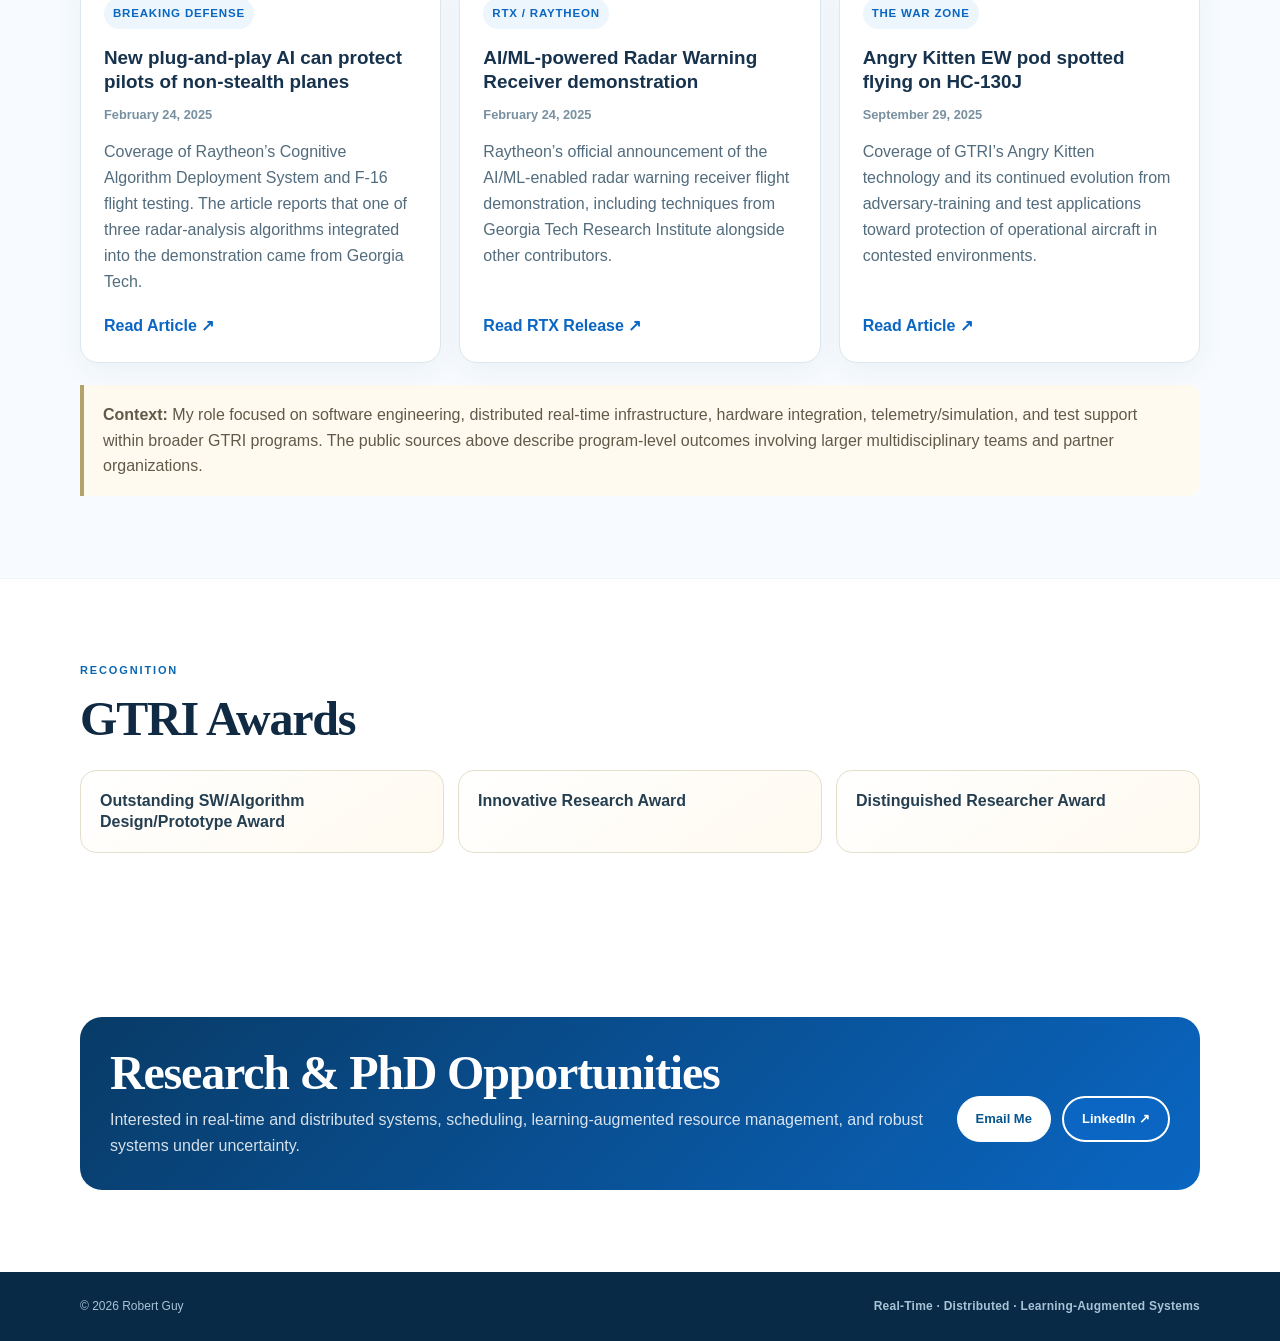
==== commit 602205c8: "Updates." ====
--- a/gtri.html
+++ b/gtri.html
@@ -6,14 +6,14 @@
 <meta name="description" content="Selected systems and electronic-warfare work from Robert Guy's time at Georgia Tech Research Institute."/>
 <meta name="theme-color" content="#0b4f8a"/>
 <title>Selected GTRI Work | Robert Guy</title>
-<link href="styles.css?v=10" rel="stylesheet"/>
+<link href="styles.css?v=11" rel="stylesheet"/>
 </head>
 <body>
 <header class="site-header">
 <div class="wrap nav">
 <a class="brand" href="index.html#top"><span class="brand-dot"></span>Robert Guy</a>
 <nav aria-label="Primary navigation"><a href="index.html#research">Research</a><a href="index.html#publications">Publications</a><a href="index.html#experience">Experience</a><a href="index.html#education">Education</a><a href="Robert_Guy_CV.pdf">CV</a><a href="index.html#contact">Contact</a></nav>
-<div class="quick-contact" aria-label="Quick contact"><a class="quick-email" href="mailto:rob.guy96@gmail.com">Email</a><a href="https://www.linkedin.com/in/guyr18" target="_blank" rel="noopener noreferrer">LinkedIn ↗</a></div>
+<div class="quick-contact" aria-label="Quick contact"><a class="quick-email" href="mailto:rob.guy96@gmail.com" title="Email Robert">Email</a><a href="https://www.linkedin.com/in/guyr18" target="_blank" rel="noopener noreferrer" title="View Robert Guy on LinkedIn">LinkedIn ↗</a></div>
 </div>
 </header>
 <main>
@@ -52,7 +52,7 @@
 <div class="award-grid"><div class="award-card"><strong>Outstanding SW/Algorithm Design/Prototype Award</strong></div><div class="award-card"><strong>Innovative Research Award</strong></div><div class="award-card"><strong>Distinguished Researcher Award</strong></div></div>
 </div></section>
 
-<section class="section"><div class="wrap"><div class="gtri-cta"><div><h2>Research &amp; PhD Opportunities</h2><p>Interested in real-time and distributed systems, scheduling, learning-augmented resource management, and robust systems under uncertainty.</p></div><div class="actions"><a class="button primary" href="mailto:rob.guy96@gmail.com">Email Me</a><a class="button ghost" href="https://www.linkedin.com/in/guyr18" target="_blank" rel="noopener noreferrer">LinkedIn</a></div></div></div></section>
+<section class="section"><div class="wrap"><div class="gtri-cta"><div><h2>Research &amp; PhD Opportunities</h2><p>Interested in real-time and distributed systems, scheduling, learning-augmented resource management, and robust systems under uncertainty.</p></div><div class="actions"><a class="button primary" href="mailto:rob.guy96@gmail.com" title="Email Robert about research or PhD opportunities">Email Me</a><a class="button ghost gtri-linkedin" href="https://www.linkedin.com/in/guyr18" target="_blank" rel="noopener noreferrer" title="View Robert Guy on LinkedIn">LinkedIn ↗</a></div></div></div></section>
 </main>
 <footer><div class="wrap footer-inner"><span>© 2026 Robert Guy</span><span>Real-Time · Distributed · Learning-Augmented Systems</span></div></footer>
 </body></html>
--- a/styles.css
+++ b/styles.css
@@ -242,3 +242,12 @@
 .gtri-cta .button.ghost:hover { background:#fff; color:#0a66c2; }
 @media (max-width: 1040px) { .quick-contact { display:none; } .coverage-grid { grid-template-columns:1fr; } .coverage-card { min-height:0; } }
 @media (max-width: 760px) { .detail-grid,.award-grid { grid-template-columns:1fr; } .detail-hero { padding:56px 0 40px; } .gtri-cta { align-items:flex-start; flex-direction:column; } }
+
+/* v11 interaction and accessibility polish */
+.focus-flow span[tabindex]{cursor:help;transition:transform .16s ease,border-color .16s ease,background .16s ease,box-shadow .16s ease}
+.focus-flow span[tabindex]:hover,.focus-flow span[tabindex]:focus-visible{transform:translateX(2px);border-color:#8bbfe5;background:#fff;box-shadow:0 5px 14px rgba(25,76,112,.08);outline:none}
+.gtri-cta .button.primary{background:#fff;color:#07558f;border-color:#fff;box-shadow:none}
+.gtri-cta .button.primary:hover,.gtri-cta .button.primary:focus-visible{background:#eaf5ff;color:#064b7e;border-color:#eaf5ff}
+.gtri-cta .button.gtri-linkedin{background:#0a66c2;color:#fff;border:2px solid #fff;box-shadow:none}
+.gtri-cta .button.gtri-linkedin:hover,.gtri-cta .button.gtri-linkedin:focus-visible{background:#004182;color:#fff;border-color:#fff}
+.quick-contact a:focus-visible,.button:focus-visible,.trajectory span:focus-visible,.chips span:focus-visible{outline:3px solid rgba(10,102,194,.24);outline-offset:3px}
